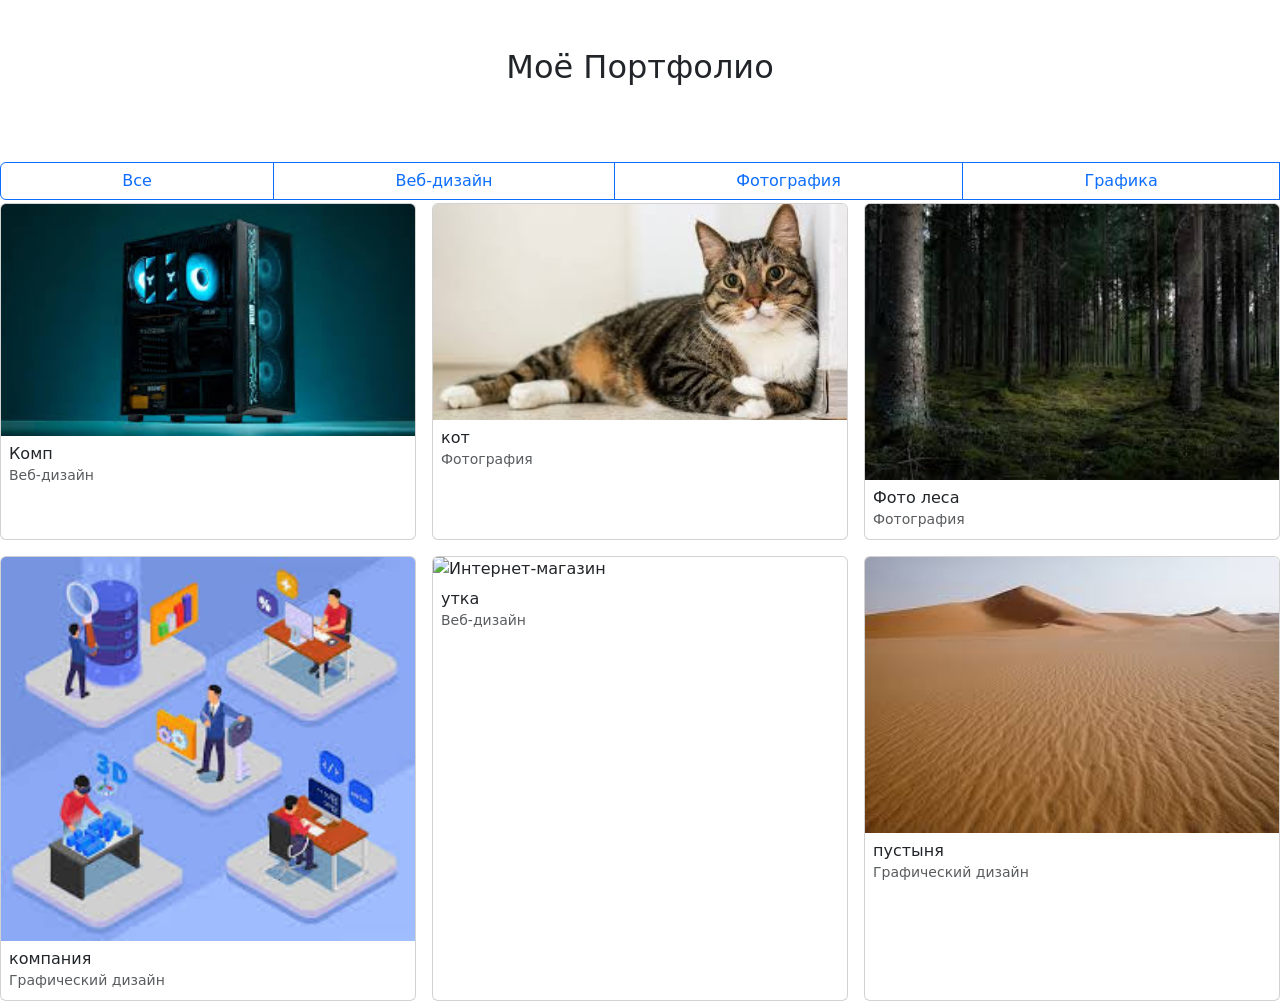
==== gallery.html @ 7f645b52 "почти конец" ====
<!DOCTYPE html>
<html lang="en">

<head>
    <meta charset="UTF-8">
    <meta name="viewport" content="width=device-width, initial-scale=1.0">
    <title>Document</title>
    <link href="https://cdn.jsdelivr.net/npm/bootstrap@5.3.8/dist/css/bootstrap.min.css" rel="stylesheet" integrity="sha384-sRIl4kxILFvY47J16cr9ZwB07vP4J8+LH7qKQnuqkuIAvNWLzeN8tE5YBujZqJLB" crossorigin="anonymous">
</head>

<body>
    <script src="https://cdn.jsdelivr.net/npm/bootstrap@5.3.8/dist/js/bootstrap.bundle.min.js" integrity="sha384-FKyoEForCGlyvwx9Hj09JcYn3nv7wiPVlz7YYwJrWVcXK/BmnVDxM+D2scQbITxI" crossorigin="anonymous"></script>
    <div class="contain mt-5">
        <h2 class="text-center mb-4">Моё Портфолио</h2>
        <div class="text-center mb-4">
            <div class="btn-group"role="group">

            </div>
        </div>
    </div>

<div style="display: flex; justify-content: center; align-items: center; height: 5vh;" class="btn-group" role="group" aria-label="Basic outlined example">
        <button class="btn btn-outline-primary" onclick="filterGallery('all')">Все</button>
    <button class="btn btn-outline-primary" onclick="filterGallery('all')">Веб-дизайн</button>
    <button class="btn btn-outline-primary" onclick="filterGallery('all')">Фотография</button>
<button class="btn btn-outline-primary" onclick="filterGallery('all')">Графика</button>
<div class="text-center mb-4">
    <div class="btn-group" role="group">

    </div>
</div>
</div>
<div class="row g-3" id="gallery">
  <!-- Карточка 1 --->
  <div class="col-6 col-md-4 gallery-item" data-category="web">
    <div class="card h-100">
      <img src="[data-uri]" class="card-img-top" alt="Веб-проект">
      <div class="card-body p-2">
        <h6 class="card-title mb-0">Комп</h6>
        <small class="text-muted">Веб-дизайн</small>
      </div>
    </div>
  </div>

  <!-- Карточка 2 - -->
  <div class="col-6 col-md-4 gallery-item" data-category="photo">
    <div class="card h-100">
      <img src="[data-uri]" class="card-img-top" alt="Фотосессия">
      <div class="card-body p-2">
        <h6 class="card-title mb-0">кот</h6>
        <small class="text-muted">Фотография</small>
      </div>
    </div>
  </div>

  <!-- Карточка 3 - -->
  <div class="col-6 col-md-4 gallery-item" data-category="photo">
    <div class="card h-100">
      <img src="[data-uri]" class="card-img-top" alt="Портрет">
      <div class="card-body p-2">
        <h6 class="card-title mb-0">Фото леса</h6>
        <small class="text-muted">Фотография</small>
      </div>
    </div>
  </div>

  <!-- Карточка 4 - -->
  <div class="col-6 col-md-4 gallery-item" data-category="graphic">
    <div class="card h-100">
      <img src="[data-uri]" class="card-img-top" alt="Логотип">
      <div class="card-body p-2">
        <h6 class="card-title mb-0">компания</h6>
        <small class="text-muted">Графический дизайн</small>
      </div>
    </div>
  </div>

  <!-- Карточка 5 - -->
  <div class="col-6 col-md-4 gallery-item" data-category="web">
    <div class="card h-100">
      <img src="https://encrypted-tbn0.gstatic.com/images?q=tbn:ANd9GcQ2li3HM3lY9YeJy4FXqXdxZqbQZrLQibYB0MfKWJ9a5zYEJbfIrGWAdDlCICaGplPfHSK2E8BfmTG5Iw-LngiU_Lf6YZGfENRjo33WCIWs&s=10" class="card-img-top" alt="Интернет-магазин">
      <div class="card-body p-2">
        <h6 class="card-title mb-0">утка</h6>
        <small class="text-muted">Веб-дизайн</small>
      </div>
    </div>
  </div>

  <!-- Карточка 6 - -->
  <div class="col-6 col-md-4 gallery-item" data-category="graphic">
    <div class="card h-100">
      <img src="[data-uri]" class="card-img-top" alt="Брендинг">
      <div class="card-body p-2">
        <h6 class="card-title mb-0">пустыня</h6>
        <small class="text-muted">Графический дизайн</small>
      </div>
    </div>
  </div>
</div>
</body>
<script>
    function filterGallery(category) {
        const items=document.querySelectorAll(".gallery-item");
        items.forEach((item))
    }
</script>
</html>
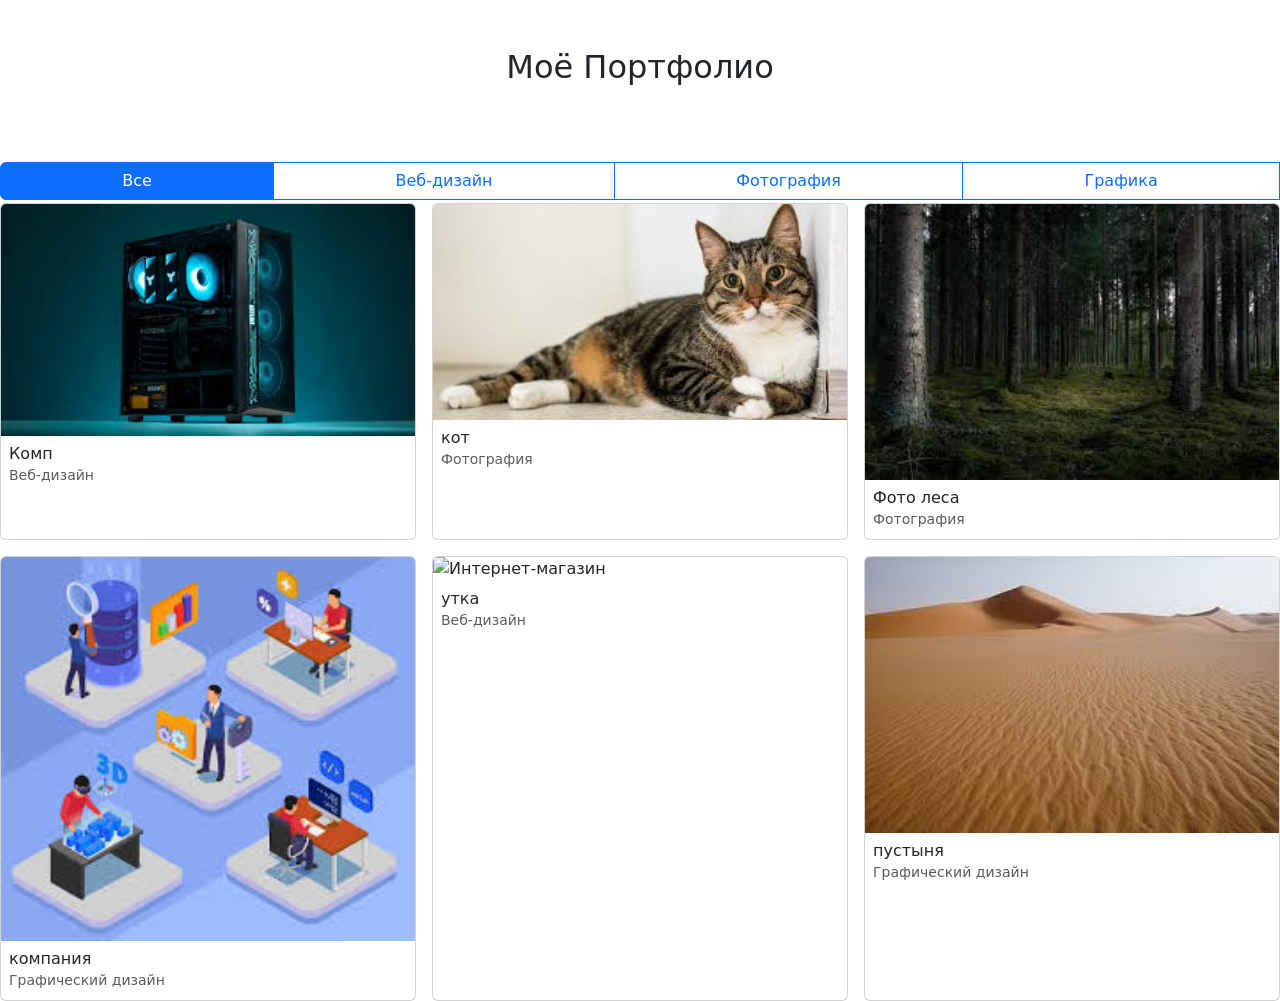
==== commit 2011aac8: "Completed Lab: Bootstrap 5 Framework" ====
--- a/gallery.html
+++ b/gallery.html
@@ -2,106 +2,139 @@
 <html lang="en">
 
 <head>
-    <meta charset="UTF-8">
-    <meta name="viewport" content="width=device-width, initial-scale=1.0">
-    <title>Document</title>
-    <link href="https://cdn.jsdelivr.net/npm/bootstrap@5.3.8/dist/css/bootstrap.min.css" rel="stylesheet" integrity="sha384-sRIl4kxILFvY47J16cr9ZwB07vP4J8+LH7qKQnuqkuIAvNWLzeN8tE5YBujZqJLB" crossorigin="anonymous">
+  <meta charset="UTF-8">
+  <meta name="viewport" content="width=device-width, initial-scale=1.0">
+  <title>Document</title>
+  <link href="https://cdn.jsdelivr.net/npm/bootstrap@5.3.8/dist/css/bootstrap.min.css" rel="stylesheet"
+    integrity="sha384-sRIl4kxILFvY47J16cr9ZwB07vP4J8+LH7qKQnuqkuIAvNWLzeN8tE5YBujZqJLB" crossorigin="anonymous">
 </head>
 
 <body>
-    <script src="https://cdn.jsdelivr.net/npm/bootstrap@5.3.8/dist/js/bootstrap.bundle.min.js" integrity="sha384-FKyoEForCGlyvwx9Hj09JcYn3nv7wiPVlz7YYwJrWVcXK/BmnVDxM+D2scQbITxI" crossorigin="anonymous"></script>
-    <div class="contain mt-5">
-        <h2 class="text-center mb-4">Моё Портфолио</h2>
-        <div class="text-center mb-4">
-            <div class="btn-group"role="group">
+  <script src="https://cdn.jsdelivr.net/npm/bootstrap@5.3.8/dist/js/bootstrap.bundle.min.js"
+    integrity="sha384-FKyoEForCGlyvwx9Hj09JcYn3nv7wiPVlz7YYwJrWVcXK/BmnVDxM+D2scQbITxI"
+    crossorigin="anonymous"></script>
+  <div class="contain mt-5">
+    <h2 class="text-center mb-4">Моё Портфолио</h2>
+    <div class="text-center mb-4">
+      <div class="btn-group" role="group">
 
-            </div>
-        </div>
-    </div>
-
-<div style="display: flex; justify-content: center; align-items: center; height: 5vh;" class="btn-group" role="group" aria-label="Basic outlined example">
-        <button class="btn btn-outline-primary" onclick="filterGallery('all')">Все</button>
-    <button class="btn btn-outline-primary" onclick="filterGallery('all')">Веб-дизайн</button>
-    <button class="btn btn-outline-primary" onclick="filterGallery('all')">Фотография</button>
-<button class="btn btn-outline-primary" onclick="filterGallery('all')">Графика</button>
-<div class="text-center mb-4">
-    <div class="btn-group" role="group">
-
-    </div>
-</div>
-</div>
-<div class="row g-3" id="gallery">
-  <!-- Карточка 1 --->
-  <div class="col-6 col-md-4 gallery-item" data-category="web">
-    <div class="card h-100">
-      <img src="[data-uri]" class="card-img-top" alt="Веб-проект">
-      <div class="card-body p-2">
-        <h6 class="card-title mb-0">Комп</h6>
-        <small class="text-muted">Веб-дизайн</small>
       </div>
     </div>
   </div>
 
-  <!-- Карточка 2 - -->
-  <div class="col-6 col-md-4 gallery-item" data-category="photo">
-    <div class="card h-100">
-      <img src="[data-uri]" class="card-img-top" alt="Фотосессия">
-      <div class="card-body p-2">
-        <h6 class="card-title mb-0">кот</h6>
-        <small class="text-muted">Фотография</small>
+  <div style="display: flex; justify-content: center; align-items: center; height: 5vh;" class="btn-group" role="group"
+    aria-label="Basic outlined example">
+    <button class="btn btn-outline-primary" onclick="filterGallery('all')">Все</button>
+    <button class="btn btn-outline-primary" onclick="filterGallery('all')">Веб-дизайн</button>
+    <button class="btn btn-outline-primary" onclick="filterGallery('all')">Фотография</button>
+    <button class="btn btn-outline-primary" onclick="filterGallery('all')">Графика</button>
+    <div class="text-center mb-4">
+      <div class="btn-group" role="group">
+
       </div>
     </div>
   </div>
+  <div class="row g-3" id="gallery">
+    <!-- Карточка 1 --->
+    <div class="col-6 col-md-4 gallery-item" data-category="web">
+      <div class="card h-100">
+        <img
+          src="[data-uri]"
+          class="card-img-top" alt="Веб-проект">
+        <div class="card-body p-2">
+          <h6 class="card-title mb-0">Комп</h6>
+          <small class="text-muted">Веб-дизайн</small>
+        </div>
+      </div>
+    </div>
 
-  <!-- Карточка 3 - -->
-  <div class="col-6 col-md-4 gallery-item" data-category="photo">
-    <div class="card h-100">
-      <img src="[data-uri]" class="card-img-top" alt="Портрет">
-      <div class="card-body p-2">
-        <h6 class="card-title mb-0">Фото леса</h6>
-        <small class="text-muted">Фотография</small>
+    <!-- Карточка 2 - -->
+    <div class="col-6 col-md-4 gallery-item" data-category="photo">
+      <div class="card h-100">
+        <img
+          src="[data-uri]"
+          class="card-img-top" alt="Фотосессия">
+        <div class="card-body p-2">
+          <h6 class="card-title mb-0">кот</h6>
+          <small class="text-muted">Фотография</small>
+        </div>
+      </div>
+    </div>
+
+    <!-- Карточка 3 - -->
+    <div class="col-6 col-md-4 gallery-item" data-category="photo">
+      <div class="card h-100">
+        <img
+          src="[data-uri]"
+          class="card-img-top" alt="Портрет">
+        <div class="card-body p-2">
+          <h6 class="card-title mb-0">Фото леса</h6>
+          <small class="text-muted">Фотография</small>
+        </div>
+      </div>
+    </div>
+
+    <!-- Карточка 4 - -->
+    <div class="col-6 col-md-4 gallery-item" data-category="graphic">
+      <div class="card h-100">
+        <img
+          src="[data-uri]"
+          class="card-img-top" alt="Логотип">
+        <div class="card-body p-2">
+          <h6 class="card-title mb-0">компания</h6>
+          <small class="text-muted">Графический дизайн</small>
+        </div>
+      </div>
+    </div>
+
+    <!-- Карточка 5 - -->
+    <div class="col-6 col-md-4 gallery-item" data-category="web">
+      <div class="card h-100">
+        <img
+          src="https://encrypted-tbn0.gstatic.com/images?q=tbn:ANd9GcQ2li3HM3lY9YeJy4FXqXdxZqbQZrLQibYB0MfKWJ9a5zYEJbfIrGWAdDlCICaGplPfHSK2E8BfmTG5Iw-LngiU_Lf6YZGfENRjo33WCIWs&s=10"
+          class="card-img-top" alt="Интернет-магазин">
+        <div class="card-body p-2">
+          <h6 class="card-title mb-0">утка</h6>
+          <small class="text-muted">Веб-дизайн</small>
+        </div>
+      </div>
+    </div>
+
+    <!-- Карточка 6 - -->
+    <div class="col-6 col-md-4 gallery-item" data-category="graphic">
+      <div class="card h-100">
+        <img
+          src="[data-uri]"
+          class="card-img-top" alt="Брендинг">
+        <div class="card-body p-2">
+          <h6 class="card-title mb-0">пустыня</h6>
+          <small class="text-muted">Графический дизайн</small>
+        </div>
       </div>
     </div>
   </div>
-
-  <!-- Карточка 4 - -->
-  <div class="col-6 col-md-4 gallery-item" data-category="graphic">
-    <div class="card h-100">
-      <img src="[data-uri]" class="card-img-top" alt="Логотип">
-      <div class="card-body p-2">
-        <h6 class="card-title mb-0">компания</h6>
-        <small class="text-muted">Графический дизайн</small>
-      </div>
-    </div>
-  </div>
-
-  <!-- Карточка 5 - -->
-  <div class="col-6 col-md-4 gallery-item" data-category="web">
-    <div class="card h-100">
-      <img src="https://encrypted-tbn0.gstatic.com/images?q=tbn:ANd9GcQ2li3HM3lY9YeJy4FXqXdxZqbQZrLQibYB0MfKWJ9a5zYEJbfIrGWAdDlCICaGplPfHSK2E8BfmTG5Iw-LngiU_Lf6YZGfENRjo33WCIWs&s=10" class="card-img-top" alt="Интернет-магазин">
-      <div class="card-body p-2">
-        <h6 class="card-title mb-0">утка</h6>
-        <small class="text-muted">Веб-дизайн</small>
-      </div>
-    </div>
-  </div>
-
-  <!-- Карточка 6 - -->
-  <div class="col-6 col-md-4 gallery-item" data-category="graphic">
-    <div class="card h-100">
-      <img src="[data-uri]" class="card-img-top" alt="Брендинг">
-      <div class="card-body p-2">
-        <h6 class="card-title mb-0">пустыня</h6>
-        <small class="text-muted">Графический дизайн</small>
-      </div>
-    </div>
-  </div>
-</div>
 </body>
 <script>
-    function filterGallery(category) {
-        const items=document.querySelectorAll(".gallery-item");
-        items.forEach((item))
-    }
+  function filterGallery(category) {
+    const items = document.querySelectorAll(".gallery-item");
+    const buttons = document.querySelectorAll(".btn-group .btn");
+    buttons.forEach((btn) => {
+      btn.classList.remove("active");
+      event.target.classList.add("active");
+    })
+    items.forEach((item) => {
+      const itemCategory = item.datatest.category;
+      if (category === "all" || category === itemCategory) {
+        item.style.display = "block";
+
+      } else {
+        item.style.display = "none";
+      }
+    })
+  }
+  window.onload = function () {
+    document.querySelector(".btn-group .btn").classList.add("active");
+  }
 </script>
+
 </html>
